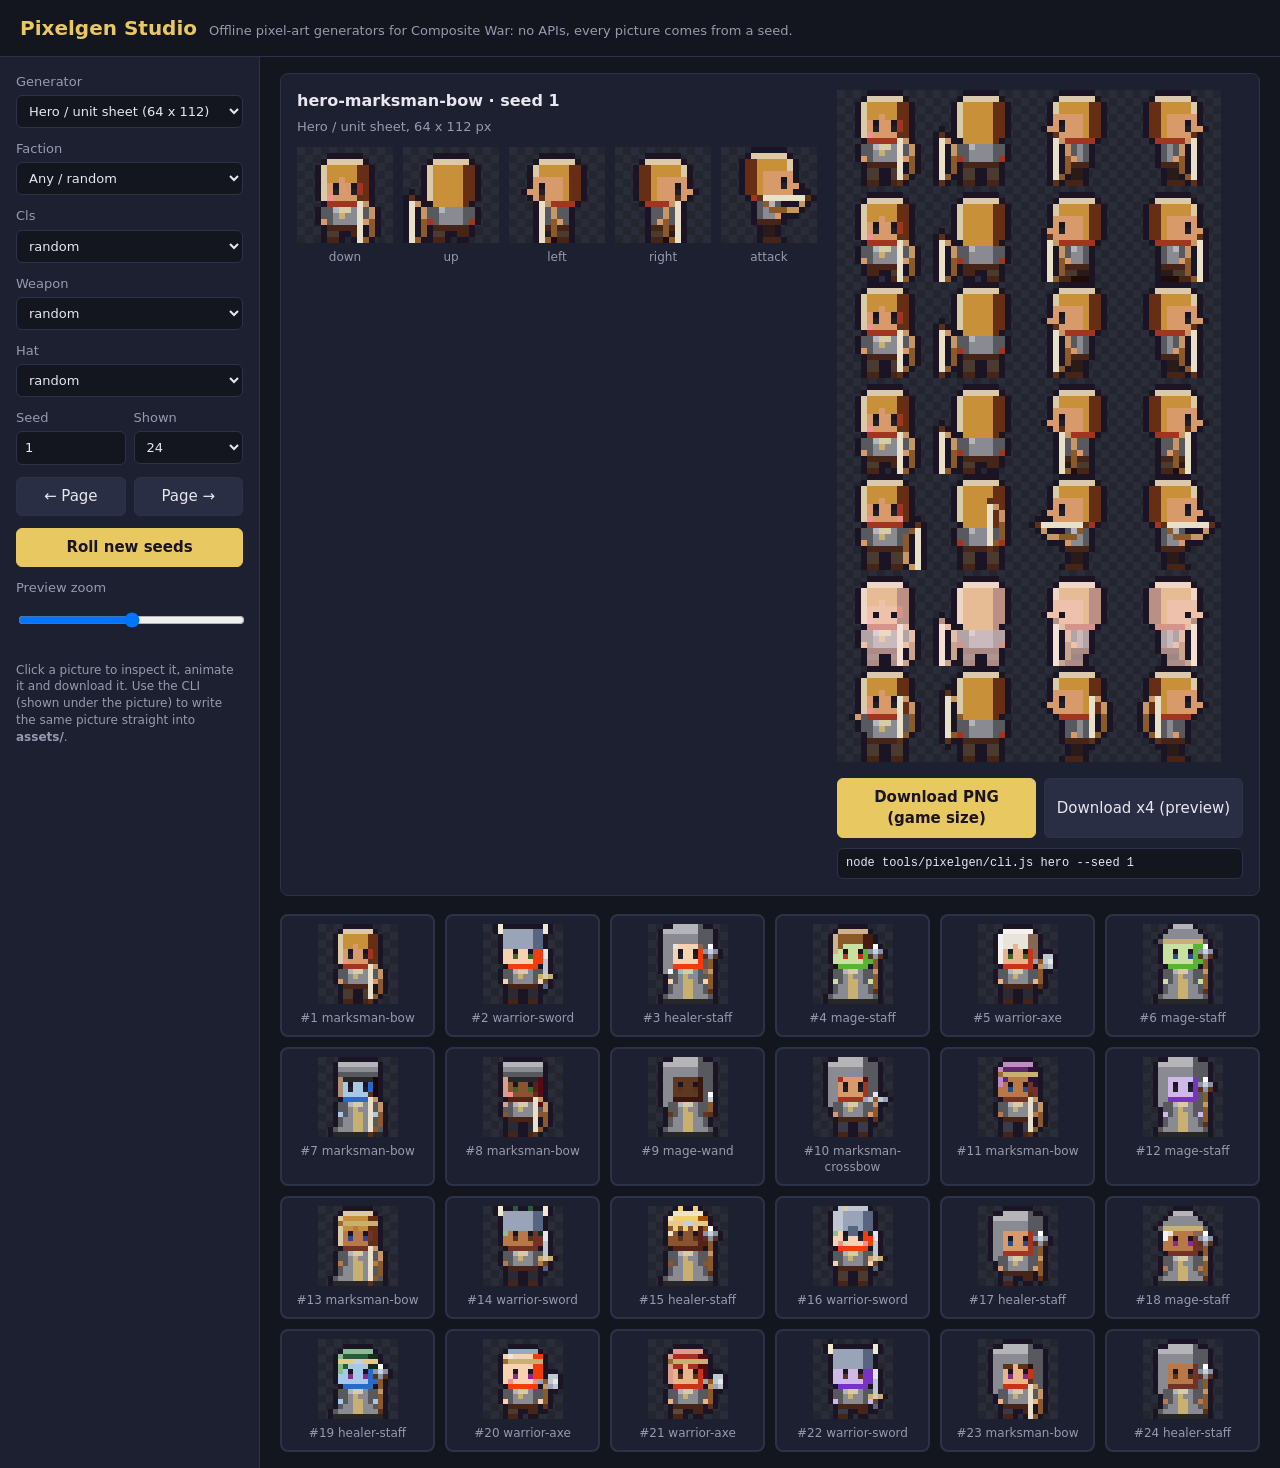
==== tools/pixelgen/index.html @ 62c02ee5 "Add Pixelgen: offline seeded pixel-art generators with a browser studio and CLI Generators for hero " ====
<!doctype html>
<html lang="en">
<head>
<meta charset="utf-8">
<meta name="viewport" content="width=device-width, initial-scale=1">
<title>Pixelgen Studio</title>
<style>
  :root {
    --bg: #14161f; --panel: #1d2030; --line: #2e3248; --text: #e8e6f0; --dim: #9a98b0;
    --accent: #e8c860; --sel: #5a9cff;
  }
  * { box-sizing: border-box; }
  body { margin: 0; background: var(--bg); color: var(--text); font: 15px/1.4 system-ui, sans-serif; }
  header { padding: 14px 20px; border-bottom: 1px solid var(--line); display: flex; gap: 12px; align-items: baseline; flex-wrap: wrap; }
  header h1 { margin: 0; font-size: 20px; color: var(--accent); }
  header span { color: var(--dim); font-size: 13px; }
  main { display: grid; grid-template-columns: 260px 1fr; min-height: calc(100vh - 56px); }
  aside { background: var(--panel); border-right: 1px solid var(--line); padding: 16px; display: flex; flex-direction: column; gap: 12px; }
  label { display: flex; flex-direction: column; gap: 4px; font-size: 13px; color: var(--dim); }
  select, input { background: var(--bg); color: var(--text); border: 1px solid var(--line); border-radius: 6px; padding: 7px 8px; font: inherit; }
  .row { display: flex; gap: 8px; }
  .row > * { flex: 1; min-width: 0; }
  input { width: 100%; }
  button { background: #2a2e44; color: var(--text); border: 1px solid var(--line); border-radius: 6px; padding: 8px 10px; font: inherit; cursor: pointer; }
  button:hover { border-color: var(--sel); }
  button.primary { background: var(--accent); color: #1a1424; border-color: var(--accent); font-weight: 600; }
  .work { padding: 16px 20px; display: flex; flex-direction: column; gap: 18px; min-width: 0; }
  .grid { display: grid; grid-template-columns: repeat(auto-fill, minmax(150px, 1fr)); gap: 10px; }
  .cell { background: var(--panel); border: 2px solid var(--line); border-radius: 8px; padding: 8px; cursor: pointer; display: flex; flex-direction: column; align-items: center; gap: 6px; }
  .cell.sel { border-color: var(--sel); }
  .cell small { color: var(--dim); font-size: 12px; text-align: center; }
  canvas { image-rendering: pixelated; image-rendering: crisp-edges; }
  .checker { background-color: #2a2c3a; background-image: linear-gradient(45deg, #23252f 25%, transparent 25%, transparent 75%, #23252f 75%), linear-gradient(45deg, #23252f 25%, transparent 25%, transparent 75%, #23252f 75%); background-size: 16px 16px; background-position: 0 0, 8px 8px; }
  .detail { background: var(--panel); border: 1px solid var(--line); border-radius: 8px; padding: 16px; display: flex; gap: 20px; flex-wrap: wrap; align-items: flex-start; }
  .detail h2 { margin: 0 0 6px; font-size: 16px; }
  .detail .meta { color: var(--dim); font-size: 13px; margin-bottom: 10px; }
  .anims { display: flex; gap: 10px; flex-wrap: wrap; }
  .sheet { max-width: 100%; overflow: auto; }
  code { background: var(--bg); border: 1px solid var(--line); border-radius: 6px; padding: 6px 8px; display: block; font-size: 12px; white-space: pre-wrap; word-break: break-all; }
  .swatches { display: flex; flex-direction: column; gap: 3px; }
  .swatches div { display: flex; gap: 3px; }
  .swatches span { width: 26px; height: 20px; border-radius: 3px; cursor: pointer; }
  .hint { color: var(--dim); font-size: 12px; }
  @media (max-width: 700px) { main { grid-template-columns: 1fr; } aside { border-right: 0; border-bottom: 1px solid var(--line); } }
</style>
</head>
<body>
<header>
  <h1>Pixelgen Studio</h1>
  <span>Offline pixel-art generators for Composite War: no APIs, every picture comes from a seed.</span>
</header>
<main>
  <aside>
    <label>Generator <select id="kind"></select></label>
    <label>Faction <select id="faction"></select></label>
    <div id="opts" style="display:flex;flex-direction:column;gap:12px"></div>
    <div class="row">
      <label>Seed <input id="seed" type="number" value="1"></label>
      <label>Shown <select id="count"><option>12</option><option selected>24</option><option>48</option></select></label>
    </div>
    <div class="row">
      <button id="prev">&larr; Page</button>
      <button id="next">Page &rarr;</button>
    </div>
    <button class="primary" id="roll">Roll new seeds</button>
    <label>Preview zoom <input id="zoom" type="range" min="2" max="10" value="6"></label>
    <p class="hint">Click a picture to inspect it, animate it and download it. Use the CLI (shown under the
      picture) to write the same picture straight into <b>assets/</b>.</p>
  </aside>
  <section class="work">
    <div class="detail" id="detail" hidden></div>
    <div class="grid" id="grid"></div>
  </section>
</main>
<script src="pixelgen.js"></script>
<script>
const $ = id => document.getElementById(id);
const G = PixelGen.GENERATORS;
let selected = null, timers = [];

for (const [k, g] of Object.entries(G)) $('kind').add(new Option(`${g.label} (${g.size})`, k));
$('faction').add(new Option('Any / random', ''));
for (const [k, f] of Object.entries(PixelGen.FACTIONS)) $('faction').add(new Option(f.name, k));

// remember the last settings in this browser
try { const s = JSON.parse(localStorage.getItem('pixelgen') || '{}'); if (s.kind) $('kind').value = s.kind; if (s.faction !== undefined) $('faction').value = s.faction; if (s.seed) $('seed').value = s.seed; } catch (e) {}

function buildOpts() {
  $('opts').innerHTML = '';
  for (const [k, vals] of Object.entries(G[$('kind').value].options)) {
    const l = document.createElement('label'); l.textContent = k[0].toUpperCase() + k.slice(1);
    const s = document.createElement('select'); s.id = 'opt-' + k; s.dataset.opt = k;
    for (const v of vals) s.add(new Option(v, v));
    s.onchange = render; l.appendChild(s); $('opts').appendChild(l);
  }
}
function options() {
  const o = { faction: $('faction').value || undefined };
  for (const s of document.querySelectorAll('[data-opt]')) o[s.dataset.opt] = s.value;
  return o;
}
function toCanvas(img, scale) {
  const c = document.createElement('canvas');
  c.width = img.w * scale; c.height = img.h * scale;
  const x = c.getContext('2d'), raw = document.createElement('canvas');
  raw.width = img.w; raw.height = img.h;
  raw.getContext('2d').putImageData(new ImageData(img.toRGBA(), img.w, img.h), 0, 0);
  x.imageSmoothingEnabled = false; x.drawImage(raw, 0, 0, c.width, c.height);
  return c;
}
// A small looping animation of one track of frames.
function animCanvas(img, anim, track, scale) {
  const c = document.createElement('canvas');
  c.width = anim.fw * scale; c.height = anim.fh * scale; c.className = 'checker';
  const src = toCanvas(img, 1), x = c.getContext('2d'); x.imageSmoothingEnabled = false;
  let i = 0;
  const draw = () => { const f = track[i++ % track.length]; x.clearRect(0, 0, c.width, c.height); x.drawImage(src, f.x, f.y, anim.fw, anim.fh, 0, 0, c.width, c.height); };
  draw(); if (track.length > 1) timers.push(setInterval(draw, 1000 / anim.fps));
  return c;
}
function thumb(res) {
  const a = res.anim;
  if (res.kind === 'hero' || res.kind === 'monster' || res.kind === 'fx') return animCanvas(res.img, a, a.tracks[0], res.kind === 'fx' ? 3 : 5);
  if (res.kind === 'tile') { const c = toCanvas(tiled(res.img, 2), 2); return c; }
  const s = Math.max(1, Math.floor(120 / Math.max(res.img.w, res.img.h)));
  const c = toCanvas(res.img, s); c.className = 'checker'; return c;
}
function tiled(img, n) {
  const g = new PixelGen.Grid(img.w * n, img.h * n);
  for (let j = 0; j < n; j++) for (let i = 0; i < n; i++) g.blit(img, i * img.w, j * img.h);
  return g;
}
function fileName(res) { return `${res.name}-${options().faction || 'any'}-${res.seed}.png`; }
function download(img, scale, name) {
  toCanvas(img, scale).toBlob(b => { const a = document.createElement('a'); a.href = URL.createObjectURL(b); a.download = name; a.click(); setTimeout(() => URL.revokeObjectURL(a.href), 2000); });
}
function cliFor(res) {
  const o = options(), parts = ['node tools/pixelgen/cli.js', res.kind, '--seed', res.seed];
  for (const [k, v] of Object.entries(o)) if (v && v !== 'random' && v !== 'faction') parts.push('--' + k, v);
  return parts.join(' ');
}

function showDetail(res) {
  selected = res.seed;
  const d = $('detail'), z = +$('zoom').value;
  d.hidden = false; d.innerHTML = '';
  const left = document.createElement('div');
  left.innerHTML = `<h2>${res.name} &middot; seed ${res.seed}</h2><div class="meta">${G[res.kind].label}, ${res.img.w} x ${res.img.h} px</div>`;
  if (res.anim && res.anim.tracks[0].length > 1) {
    const an = document.createElement('div'); an.className = 'anims';
    const labels = res.kind === 'hero' ? ['down', 'up', 'left', 'right', 'attack'] : res.kind === 'monster' ? ['down', 'up', 'left', 'right'] : ['play'];
    res.anim.tracks.forEach((t, i) => { const w = document.createElement('div'); w.style.textAlign = 'center'; w.appendChild(animCanvas(res.img, res.anim, t, z)); const s = document.createElement('div'); s.className = 'hint'; s.textContent = labels[i] || ''; w.appendChild(s); an.appendChild(w); });
    left.appendChild(an);
  }
  if (res.kind === 'tile') { const c = toCanvas(tiled(res.img, 3), Math.max(1, z - 3)); left.appendChild(c); left.insertAdjacentHTML('beforeend', '<div class="hint">3 x 3 repeat to check the seams</div>'); }
  if (res.colors) {
    const sw = document.createElement('div'); sw.className = 'swatches';
    for (const r of res.colors) { const row = document.createElement('div'); for (const c of r) { const s = document.createElement('span'); s.style.background = c; s.title = c + ' (click to copy)'; s.onclick = () => navigator.clipboard && navigator.clipboard.writeText(c); row.appendChild(s); } sw.appendChild(row); }
    left.appendChild(sw);
    left.insertAdjacentHTML('beforeend', '<div class="hint">Click a swatch to copy its hex.</div>');
  }
  const right = document.createElement('div');
  right.style.minWidth = '0'; right.style.flex = '1';
  const sheet = toCanvas(res.img, Math.max(1, Math.min(z, Math.floor(560 / res.img.w) || 1)));
  sheet.className = 'checker';
  const sh = document.createElement('div'); sh.className = 'sheet'; sh.appendChild(sheet); right.appendChild(sh);
  const btns = document.createElement('div'); btns.className = 'row'; btns.style.margin = '10px 0';
  const b1 = document.createElement('button'); b1.className = 'primary'; b1.textContent = 'Download PNG (game size)'; b1.onclick = () => download(res.img, 1, fileName(res));
  const b2 = document.createElement('button'); b2.textContent = 'Download x4 (preview)'; b2.onclick = () => download(res.img, 4, fileName(res).replace('.png', '@4x.png'));
  btns.append(b1, b2); right.appendChild(btns);
  const code = document.createElement('code'); code.textContent = cliFor(res); right.appendChild(code);
  d.append(left, right);
}

function render() {
  timers.forEach(clearInterval); timers = [];
  try { localStorage.setItem('pixelgen', JSON.stringify({ kind: $('kind').value, faction: $('faction').value, seed: $('seed').value })); } catch (e) {}
  const kind = $('kind').value, seed = +$('seed').value || 1, n = +$('count').value, o = options();
  $('grid').innerHTML = '';
  let first = null;
  for (let i = 0; i < n; i++) {
    const res = PixelGen.generate(kind, Object.assign({}, o, { seed: seed + i }));
    const cell = document.createElement('div'); cell.className = 'cell' + (res.seed === selected ? ' sel' : '');
    cell.appendChild(thumb(res));
    const s = document.createElement('small'); s.textContent = `#${res.seed} ${res.name.replace(kind + '-', '')}`; cell.appendChild(s);
    cell.onclick = () => { document.querySelectorAll('.cell.sel').forEach(e => e.classList.remove('sel')); cell.classList.add('sel'); showDetail(res); };
    $('grid').appendChild(cell);
    if (res.seed === selected || (!first && i === 0)) first = res;
  }
  if (first) showDetail(first);
}

$('kind').onchange = () => { selected = null; buildOpts(); render(); };
$('faction').onchange = render;
$('seed').onchange = render;
$('count').onchange = render;
$('zoom').oninput = render;
$('prev').onclick = () => { $('seed').value = Math.max(1, +$('seed').value - +$('count').value); render(); };
$('next').onclick = () => { $('seed').value = +$('seed').value + +$('count').value; render(); };
$('roll').onclick = () => { $('seed').value = 1 + Math.floor(Math.random() * 99999); selected = null; render(); };
buildOpts(); render();
</script>
</body>
</html>
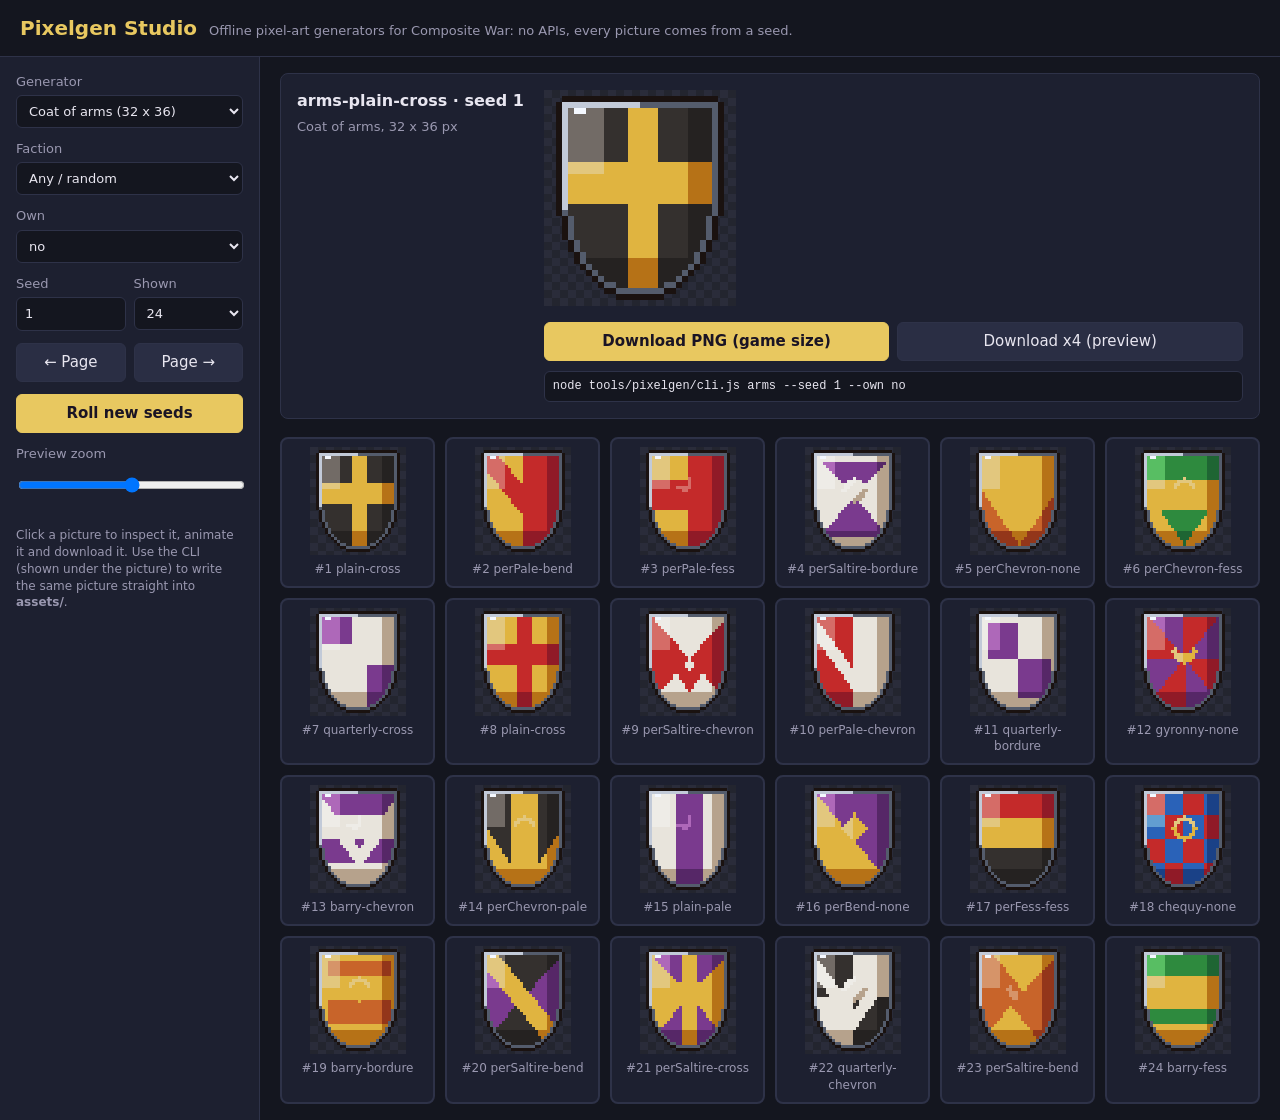
==== commit b900eb9d: "Pixelgen: Medieval 32px set with heraldry, soldiers, fields, decals and camp props Inspired by late-" ====
--- a/tools/pixelgen/index.html
+++ b/tools/pixelgen/index.html
@@ -73,12 +73,19 @@
   </section>
 </main>
 <script src="pixelgen.js"></script>
+<script src="medieval.js"></script>
 <script>
 const $ = id => document.getElementById(id);
 const G = PixelGen.GENERATORS;
 let selected = null, timers = [];
 
-for (const [k, g] of Object.entries(G)) $('kind').add(new Option(`${g.label} (${g.size})`, k));
+const groups = {};
+for (const [k, g] of Object.entries(G)) {
+  const name = g.group || 'Classic 16px';
+  if (!groups[name]) { groups[name] = document.createElement('optgroup'); groups[name].label = name; }
+  groups[name].appendChild(new Option(`${g.label} (${g.size})`, k));
+}
+for (const name of Object.keys(groups).reverse()) $('kind').appendChild(groups[name]);
 $('faction').add(new Option('Any / random', ''));
 for (const [k, f] of Object.entries(PixelGen.FACTIONS)) $('faction').add(new Option(f.name, k));
 
@@ -121,7 +128,8 @@
 function thumb(res) {
   const a = res.anim;
   if (res.kind === 'hero' || res.kind === 'monster' || res.kind === 'fx') return animCanvas(res.img, a, a.tracks[0], res.kind === 'fx' ? 3 : 5);
-  if (res.kind === 'tile') { const c = toCanvas(tiled(res.img, 2), 2); return c; }
+  if (res.kind === 'soldier') return animCanvas(res.img, a, a.tracks[0], 3);
+  if (res.kind === 'tile' || res.kind === 'field') { const c = toCanvas(tiled(res.img, 2), 2); return c; }
   const s = Math.max(1, Math.floor(120 / Math.max(res.img.w, res.img.h)));
   const c = toCanvas(res.img, s); c.className = 'checker'; return c;
 }
@@ -148,11 +156,11 @@
   left.innerHTML = `<h2>${res.name} &middot; seed ${res.seed}</h2><div class="meta">${G[res.kind].label}, ${res.img.w} x ${res.img.h} px</div>`;
   if (res.anim && res.anim.tracks[0].length > 1) {
     const an = document.createElement('div'); an.className = 'anims';
-    const labels = res.kind === 'hero' ? ['down', 'up', 'left', 'right', 'attack'] : res.kind === 'monster' ? ['down', 'up', 'left', 'right'] : ['play'];
+    const labels = res.anim.labels ? res.anim.labels : res.kind === 'hero' ? ['down', 'up', 'left', 'right', 'attack'] : res.kind === 'monster' ? ['down', 'up', 'left', 'right'] : ['play'];
     res.anim.tracks.forEach((t, i) => { const w = document.createElement('div'); w.style.textAlign = 'center'; w.appendChild(animCanvas(res.img, res.anim, t, z)); const s = document.createElement('div'); s.className = 'hint'; s.textContent = labels[i] || ''; w.appendChild(s); an.appendChild(w); });
     left.appendChild(an);
   }
-  if (res.kind === 'tile') { const c = toCanvas(tiled(res.img, 3), Math.max(1, z - 3)); left.appendChild(c); left.insertAdjacentHTML('beforeend', '<div class="hint">3 x 3 repeat to check the seams</div>'); }
+  if (res.kind === 'tile' || res.kind === 'field') { const c = toCanvas(tiled(res.img, 3), Math.max(1, z - 3)); left.appendChild(c); left.insertAdjacentHTML('beforeend', '<div class="hint">3 x 3 repeat to check the seams</div>'); }
   if (res.colors) {
     const sw = document.createElement('div'); sw.className = 'swatches';
     for (const r of res.colors) { const row = document.createElement('div'); for (const c of r) { const s = document.createElement('span'); s.style.background = c; s.title = c + ' (click to copy)'; s.onclick = () => navigator.clipboard && navigator.clipboard.writeText(c); row.appendChild(s); } sw.appendChild(row); }
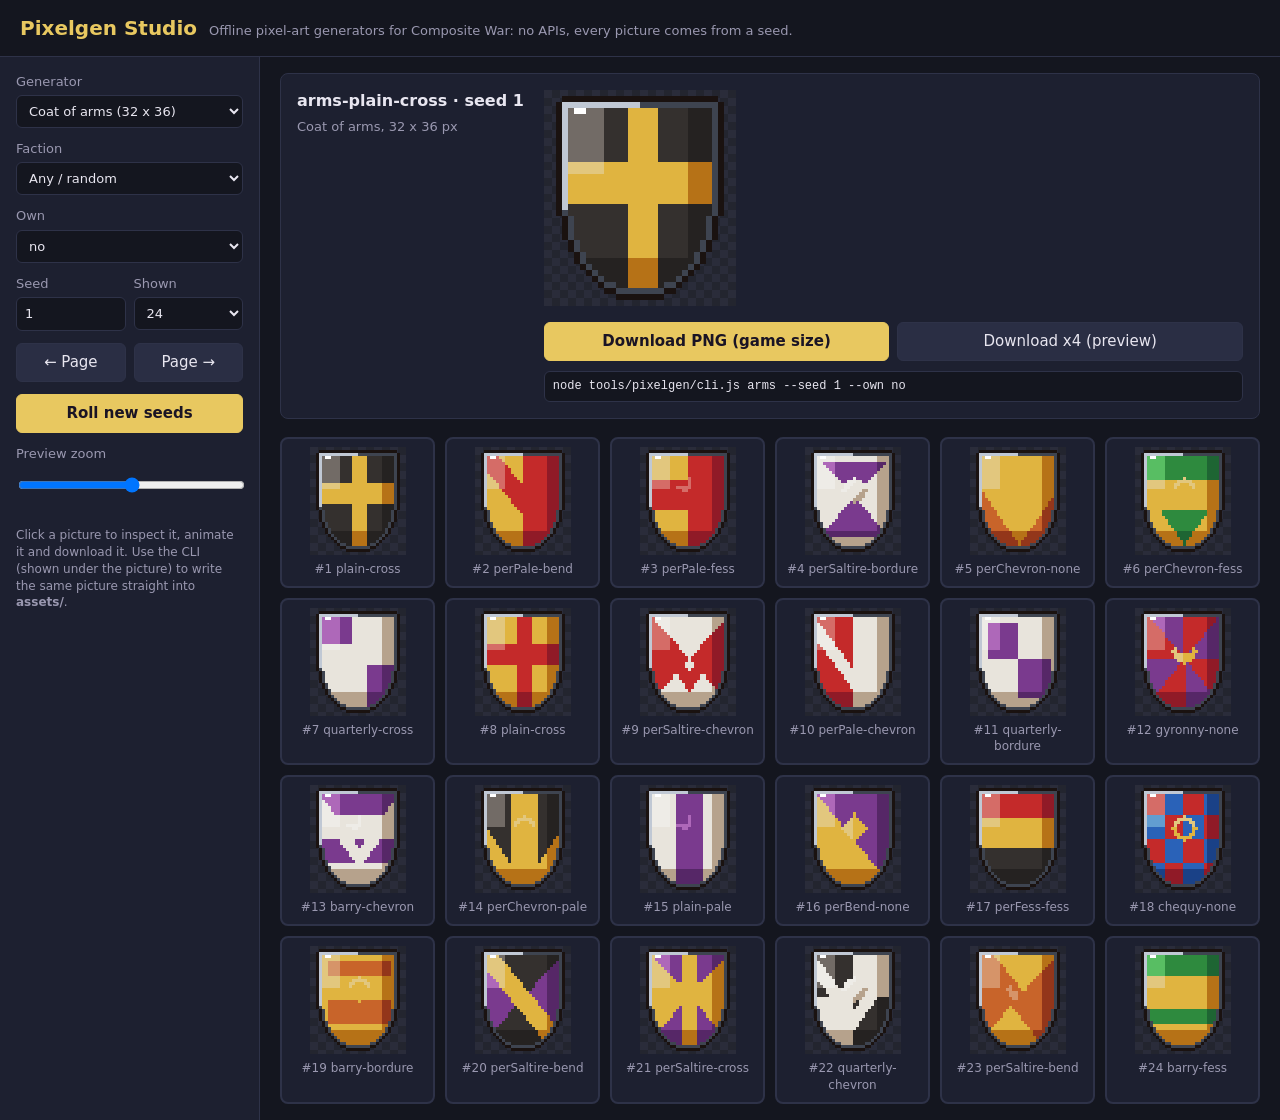
==== commit d101b75b: "Pixelgen medieval: distinctive hero generator Heroes are built to stand apart from the rank and file" ====
--- a/tools/pixelgen/index.html
+++ b/tools/pixelgen/index.html
@@ -128,7 +128,7 @@
 function thumb(res) {
   const a = res.anim;
   if (res.kind === 'hero' || res.kind === 'monster' || res.kind === 'fx') return animCanvas(res.img, a, a.tracks[0], res.kind === 'fx' ? 3 : 5);
-  if (res.kind === 'soldier') return animCanvas(res.img, a, a.tracks[0], 3);
+  if (res.kind === 'soldier' || res.kind === 'champion' || res.kind === 'cavalry') return animCanvas(res.img, a, a.tracks[0], res.kind === 'soldier' ? 3 : 2);
   if (res.kind === 'tile' || res.kind === 'field') { const c = toCanvas(tiled(res.img, 2), 2); return c; }
   const s = Math.max(1, Math.floor(120 / Math.max(res.img.w, res.img.h)));
   const c = toCanvas(res.img, s); c.className = 'checker'; return c;
